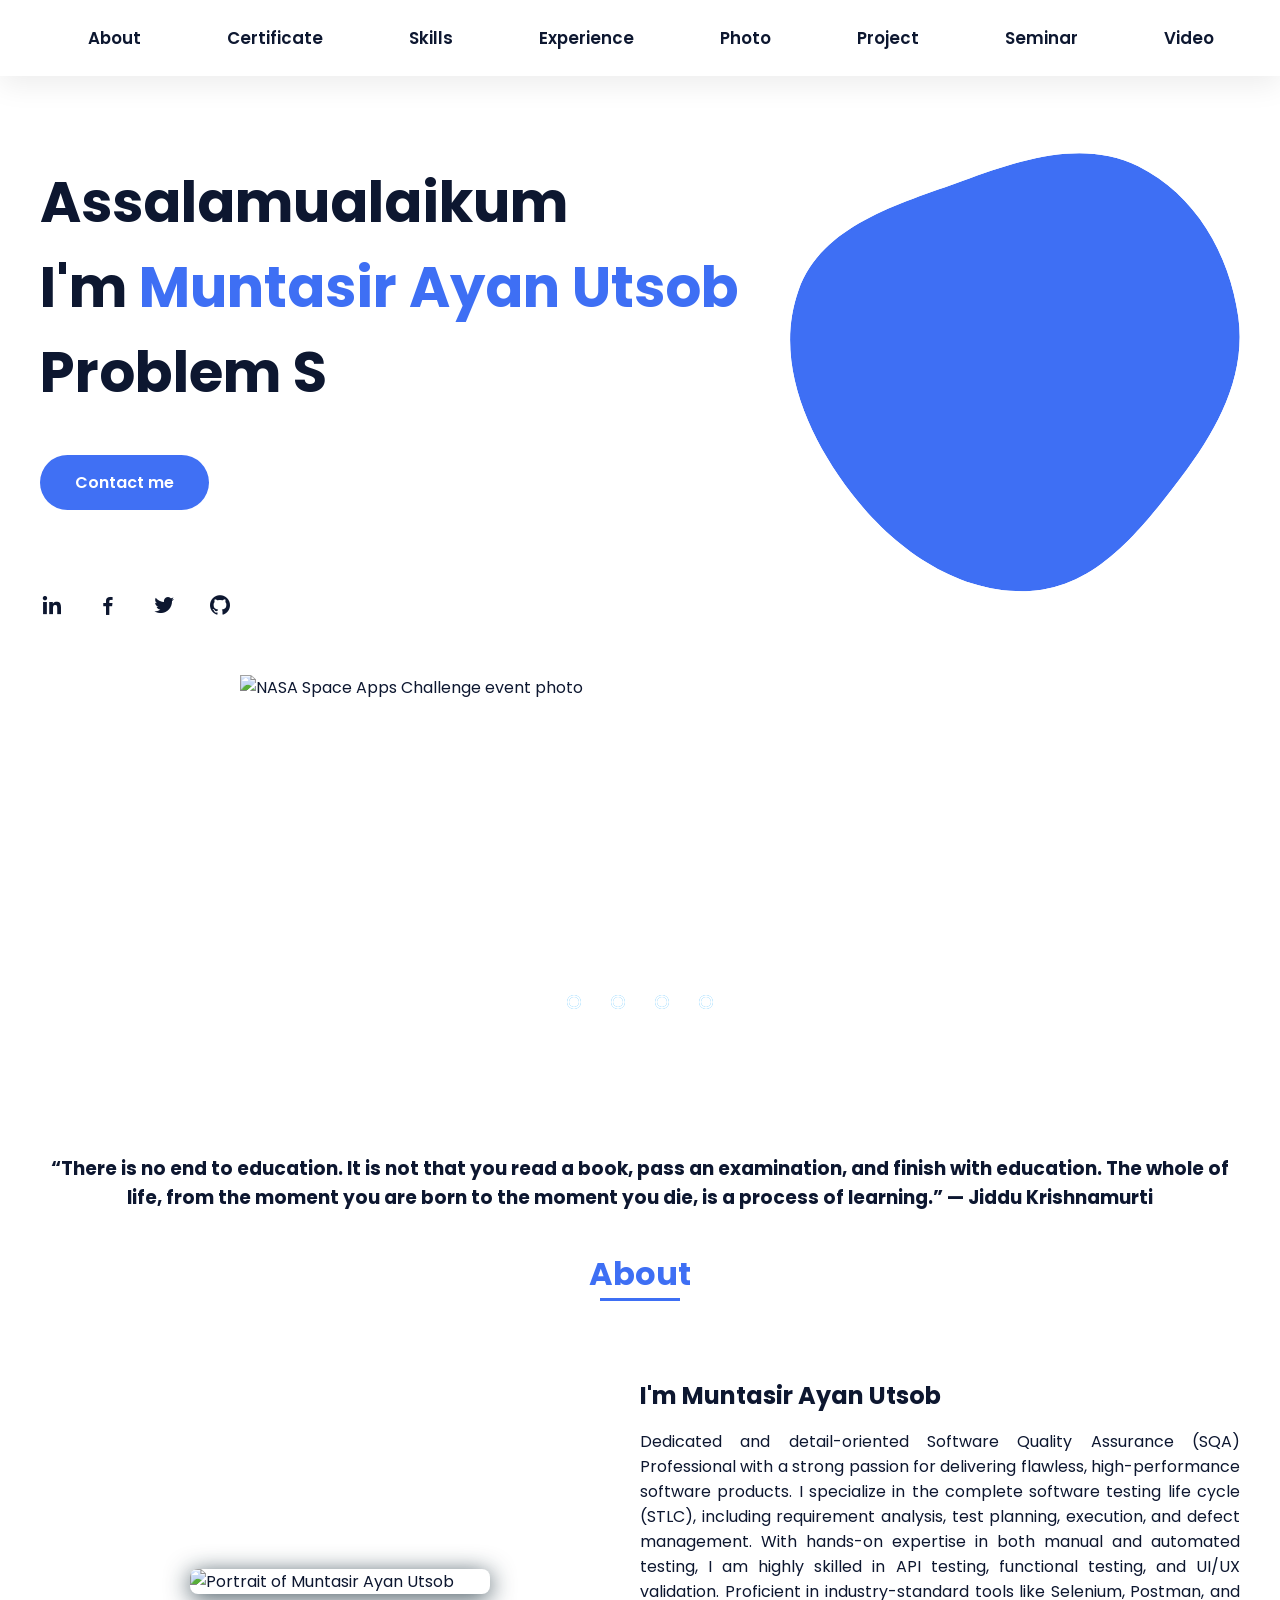
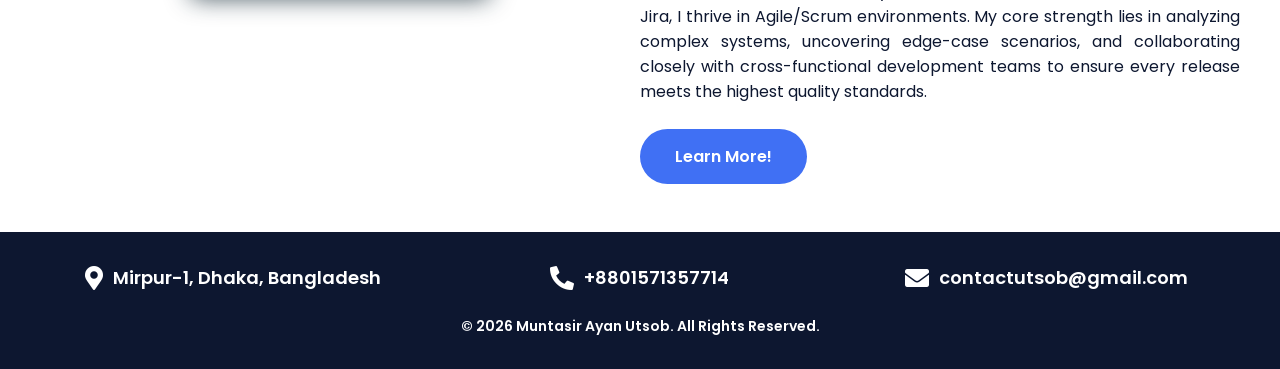
==== index.html @ 6bb92336 "Update" ====
<!doctype html>

<html lang="en">
  <head>
    <meta charset="utf-8" />
    <meta content="IE=edge" http-equiv="X-UA-Compatible" />
    <meta content="telephone=no" name="format-detection" />
    <meta content="light" name="color-scheme" />
    <meta content="width=device-width, initial-scale=1.0" name="viewport" />
    <link href="//cdnjs.cloudflare.com" rel="dns-prefetch" />
    <link href="//cdn.jsdelivr.net" rel="dns-prefetch" />
    <link href="//fonts.googleapis.com" rel="dns-prefetch" />
    <link crossorigin="" href="https://fonts.gstatic.com" rel="preconnect" />
    <link href="https://fonts.googleapis.com" rel="preconnect" />
    <link href="style.css" rel="stylesheet" />
    <!-- =====BOX ICONS===== -->
    <link
      href="https://cdn.jsdelivr.net/npm/boxicons@2.0.5/css/boxicons.min.css"
      rel="stylesheet"
    />
    <link
      href="https://cdnjs.cloudflare.com/ajax/libs/font-awesome/5.15.4/css/all.min.css"
      rel="stylesheet"
    />
    <title>Home | Muntasir Ayan Utsob</title>
    <link href="images/Other Photo/Utsob.png" rel="icon" type="image/png"/>
    <meta
      content="Official portfolio of Muntasir Ayan Utsob - Software Developer, Programmer, AI Enthusiast and Technology Enthusiast."
      name="description"
    />
    <meta content="Muntasir Ayan Utsob" name="author" />
    <meta content="#4070F4" name="theme-color" />
    <meta content="index,follow" name="robots" />
    <meta
      content="Muntasir Ayan Utsob, Portfolio, Software Developer, Programmer, AI, Cyber Security, Bangladesh"
      name="keywords"
    />
    <meta content="Muntasir Ayan Utsob Portfolio" property="og:title" />
    <meta
      content="Software Developer | Programmer | AI Enthusiast"
      property="og:description"
    />
    <meta content="website" property="og:type" />
    <meta content="images/Other Photo/Utsob.png" property="og:image" />
    <link href="https://utsob101.github.io/" rel="canonical" />
    <meta content="summary_large_image" name="twitter:card" />
    <meta content="Muntasir Ayan Utsob Portfolio" name="twitter:title" />
    <meta
      content="Software Developer | Programmer | AI Enthusiast"
      name="twitter:description"
    />
    <meta
      content="https://utsob101.github.io/images/Other%20Photo/Utsob.png"
      name="twitter:image"
    />
  </head>
  <body>
    <div id="progress-bar"></div>
    <button id="backToTop" title="Go to top">
      <i class="bx bx-up-arrow-alt"> </i>
    </button>
    <!--===== HEADER =====-->
    <header class="l-header">
      <nav class="nav bd-grid">
        <div class="nav__menu" id="nav-menu">
          <ul class="nav__list">
            <li class="nav__item">
              <a class="nav__link active" href="#home"> About </a>
            </li>
            <li class="nav__item">
              <a class="nav__link" href="certificate.html"> Certificate </a>
            </li>
            <li class="nav__item">
              <a class="nav__link" href="skills.html"> Skills </a>
            </li>
            <li class="nav__item">
              <a class="nav__link" href="experience.html"> Experience </a>
            </li>
            <li class="nav__item">
              <a class="nav__link" href="photo.html"> Photo </a>
            </li>
            <li class="nav__item">
              <a class="nav__link" href="project.html"> Project </a>
            </li>
            <li class="nav__item">
             <a class="nav__link" href="seminar.html"> Seminar </a>
            </li>
            <li class="nav__item">
              <a class="nav__link" href="video.html"> Video </a>
            </li>
          </ul>
        </div>
        <div class="nav__toggle" id="nav-toggle">
          <i class="bx bx-menu"> </i>
        </div>
      </nav>
    </header>
    <main class="l-main">
      <section class="home bd-grid" id="home">
        <div class="home__data">
          <h1 class="home__title">
            Assalamualaikum
            <br />
            I'm
            <span class="home__title-color"> Muntasir Ayan Utsob </span>
            <!-------------------------------------------------------------------------------------------------------------------------------------------------------------------------------------------------->
            <br />
            <!-- Element to contain animated typing -->
            <span id="typing-animation"> </span>
            <script>
              // Initialize the typing animation
              const typingAnimationElement =
                document.getElementById("typing-animation");

              // Create an array of typing text
              const typingTexts = [
                "Problem Solver ",
                "Programmer  ",
                "AI Enthusiast  ",
                "Cyber Security Enthusiast",
                "Tech Enthusiast",
                "Digital Marketer",
              ];

              // Create a function to display the typing animation for a given text
              function playTypingAnimation(text) {
                // Loop through each character and add it to the element
                for (let i = 0; i < text.length; i++) {
                  setTimeout(() => {
                    if (typingAnimationElement.textContent === "|")
                      typingAnimationElement.textContent = "";
                    typingAnimationElement.textContent += text[i];
                  }, i * 200); // Increase the delay to slow down the typing animation
                }

                // Once the animation is complete, reset the text and start over
                setTimeout(() => {
                  typingAnimationElement.textContent = "|";
                  playTypingAnimation(
                    typingTexts[
                      (typingTexts.indexOf(text) + 1) % typingTexts.length
                    ],
                  );
                }, text.length * 200);
              }

              // Start the typing animation loop
              playTypingAnimation(typingTexts[0]);
            </script>
          </h1>
          <!-------------------------------------------------------------------------------------------------------------------------------------------------------------------------------------------------->
          <a
            aria-label="Contact Muntasir Ayan Utsob on LinkedIn"
            class="button"
            href="https://www.linkedin.com/in/utsob/"
            rel="noopener noreferrer"
            target="_blank"
          >
            Contact me
          </a>
        </div>
        <div class="home__social">
          <a
            aria-label="LinkedIn Profile"
            class="home__social-icon"
            href="https://www.linkedin.com/in/utsob/"
            rel="noopener noreferrer"
            target="_blank"
          >
            <i class="bx bxl-linkedin"> </i>
          </a>
          <a
            aria-label="Facebook Profile"
            class="home__social-icon"
            href="https://www.facebook.com/muntasir.utsob"
            rel="noopener noreferrer"
            target="_blank"
          >
            <i class="bx bxl-facebook"> </i>
          </a>
          <a
            aria-label="X Profile"
            class="home__social-icon"
            href="https://x.com/muntasir_utsob"
            rel="noopener noreferrer"
            target="_blank"
          >
            <i class="bx bxl-twitter"> </i>
          </a>
          <a
            aria-label="GitHub Profile"
            class="home__social-icon"
            href="https://github.com/muntasir-utsob"
            rel="noopener noreferrer"
            target="_blank"
          >
            <i class="bx bxl-github"> </i>
          </a>
        </div>
        <div class="home__img">
          <svg
            class="home__blob"
            viewbox="0 0 479 467"
            xmlns="http://www.w3.org/2000/svg"
            xmlns:xlink="http://www.w3.org/1999/xlink"
          >
            <mask id="mask0" mask-type="alpha">
              <path
                d="M9.19024 145.964C34.0253 76.5814 114.865 54.7299 184.111 29.4823C245.804 6.98884 311.86 -14.9503 370.735 14.143C431.207 44.026 467.948 107.508 477.191 174.311C485.897 237.229 454.931 294.377 416.506 344.954C373.74 401.245 326.068 462.801 255.442 466.189C179.416 469.835 111.552 422.137 65.1576 361.805C17.4835 299.81 -17.1617 219.583 9.19024 145.964Z"
              ></path>
            </mask>
            <g mask="url(#mask0)">
              <path
                d="M9.19024 145.964C34.0253 76.5814 114.865 54.7299 184.111 29.4823C245.804 6.98884 311.86 -14.9503 370.735 14.143C431.207 44.026 467.948 107.508 477.191 174.311C485.897 237.229 454.931 294.377 416.506 344.954C373.74 401.245 326.068 462.801 255.442 466.189C179.416 469.835 111.552 422.137 65.1576 361.805C17.4835 299.81 -17.1617 219.583 9.19024 145.964Z"
              ></path>
              <image
                class="home__blob-img"
                decoding="async"
                fetchpriority="high"
                href="images/Other Photo/Utsob_1.png"
                x="50"
                y="60"
              />
            </g>
          </svg>
        </div>
      </section>
      <!-------------------------------------------------------------------------------------------------------------------------------------------------------------------------------------------------->
      <!--Image carousel-->
      <div class="slider">
        <div class="slides">
          <!--Radio Buttons-->
          <input id="radio1" name="radio-btn" type="radio" />
          <input id="radio2" name="radio-btn" type="radio" />
          <input id="radio3" name="radio-btn" type="radio" />
          <input id="radio4" name="radio-btn" type="radio" />
          <!--Fim Radio Buttons-->
          <!--Slides em imagens-->
          <div class="slide first">
            <img
              alt="NASA Space Apps Challenge event photo"
              
              src="images/Photo Gallery/NASA 1.webp"
            />
          </div>
          <div class="slide">
            <img
              alt="BITPA event photo 1"
              
              src="images/Photo Gallery/YUNet 1.webp"
            />
          </div>
          <div class="slide">
            <img
              alt="BITPA event photo 2"
              
              src="images/Photo Gallery/bdapps 1.webp"
            />
          </div>
          <div class="slide">
            <img
              alt="BITPA event photo 4"
              
              src="images/Photo Gallery/BITPA 1.webp"
            />
          </div>
          <!--Fim Slides em imagens-->
          <!--Bolinhas de navegação-->
          <div class="navegacao-auto">
            <div class="auto-btn1"></div>
            <div class="auto-btn2"></div>
            <div class="auto-btn3"></div>
            <div class="auto-btn4"></div>
          </div>
        </div>
        <div class="manual-navegacao">
          <label class="manual-btn" for="radio1"> </label>
          <label class="manual-btn" for="radio2"> </label>
          <label class="manual-btn" for="radio3"> </label>
          <label class="manual-btn" for="radio4"> </label>
        </div>
      </div>
      <script src="script.js"></script>
      <!-------------------------------------------------------------------------------------------------------------------------------------------------------------------------------------------------->
      <!--===== Quote =====-->
      <section class="home bd-grid quote" id="quote">
        <div class="home__data">
          <h3 align="center">
            <b>
              “There is no end to education. It is not that you read a book,
              pass an examination, and finish with education. The whole of life,
              from the moment you are born to the moment you die, is a process
              of learning.” — Jiddu Krishnamurti
            </b>
          </h3>
        </div>
      </section>
      <!-------------------------------------------------------------------------------------------------------------------------------------------------------------------------------------------------->
      
      <section class="about section" id="about">
        <h2 class="section-title">About</h2>
        <div class="about__container bd-grid">
          <div class="about__img">
            <img
              alt="Portrait of Muntasir Ayan Utsob"
              
              src="images/Other Photo/Utsob.png"
            />
          </div>
          <div class="about_text_container">
            <h2 class="about__subtitle">I'm Muntasir Ayan Utsob</h2>
            <p class="about__text">
Dedicated and detail-oriented Software Quality Assurance (SQA) Professional with a strong passion for delivering flawless, high-performance software products. I specialize in the complete software testing life cycle (STLC), including requirement analysis, test planning, execution, and defect management. With hands-on expertise in both manual and automated testing, I am highly skilled in API testing, functional testing, and UI/UX validation. Proficient in industry-standard tools like Selenium, Postman, and Jira, I thrive in Agile/Scrum environments. My core strength lies in analyzing complex systems, uncovering edge-case scenarios, and collaborating closely with cross-functional development teams to ensure every release meets the highest quality standards.
            </p>
            <br />
            <p align="left">
              <a
                class="button"
                href="https://www.linkedin.com/in/utsob/"
                target="_blank"
              >
                Learn More!
              </a>
            </p>
          </div>
        </div>
      </section>
<!-------------------------------------------------------------------------------------------------------------------------------------------------------------------------------------------------->
      <!--===== FOOTER =====-->
      <footer class="footer">

        <div class="contact__container bd-grid">
          <div class="contact-info">
            <i class="fas fa-map-marker-alt contact-icon"></i>
            <span class="contact-text"> Mirpur-1, Dhaka, Bangladesh </span>
          </div>

          <div class="contact-info">
            <i class="fas fa-phone-alt contact-icon"></i>
            <span class="contact-text">
              <a
                href="https://me-qr.com/7ubxnX7U"
                target="_blank"
                rel="noopener noreferrer"
              >
                +8801571357714
              </a>
            </span>
          </div>

          <div class="contact-info">
            <i class="fas fa-envelope contact-icon"></i>
            <span class="contact-text">
              <a href="mailto:contactutsob@gmail.com">
                contactutsob@gmail.com
              </a>
            </span>
          </div>
        </div>
      </section>
<br>
        <p class="footer__copy">
          © 2026 Muntasir Ayan Utsob. All Rights Reserved.
        </p>
      </footer>
      <!-------------------------------------------------------------------------------------------------------------------------------------------------------------------------------------------------->
    </main>
    <script src="https://unpkg.com/scrollreveal"></script>
<script src="script.js"></script>
  </body>
</html>
<!-------------------------------------------------------------------------------------------------------------------------------------------------------------------------------------------------->
---- style.css ----
/*===== GOOGLE FONTS =====*/
@import url("https://fonts.googleapis.com/css2?family=Poppins:wght@400;600;700&display=swap");

/*===== VARIABLES CSS =====*/
:root {
  --header-height: 3rem;
  --font-semi: 600;
  /*===== Colors =====*/
  /*Purple 260 - Red 355 - Blue 224 - Pink 340*/
  /* HSL color mode */
  --hue-color: 224;
  --first-color: hsl(var(--hue-color), 89%, 60%);
  --second-color: hsl(var(--hue-color), 56%, 12%);
  /*===== Font typography =====*/
  --body-font: "comic sans ms", "Poppins", sans-serif;
  --big-font-size: 2rem;
  --h2-font-size: 1.25rem;
  --normal-font-size: 0.938rem;
  --smaller-font-size: 0.75rem;
  /*===== Margins =====*/
  --mb-2: 1rem;
  --mb-4: 2rem;
  --mb-5: 2.5rem;
  --mb-6: 3rem;
  /*===== z index =====*/
  --z-back: -10;
  --z-fixed: 100;
}

@media screen and (min-width: 968px) {
  :root {
    --big-font-size: 3.5rem;
    --h2-font-size: 2rem;
    --normal-font-size: 1rem;
    --smaller-font-size: 0.875rem;
  }
}

/*===== BASE =====*/
*,
::before,
::after {
  box-sizing: border-box;
}

html {
  scroll-behavior: smooth;
}

body {
  margin: var(--header-height) 0 0 0;
  font-family: var(--body-font);
  font-size: var(--normal-font-size);
  color: var(--second-color);
}

h1,
h2,
p {
  margin: 0;
}

ul {
  margin: 0;
  padding: 0;
  list-style: none;
}

a {
  text-decoration: none;
}

img {
  max-width: 100%;
  height: auto;
  display: block;
}

/*===== CLASS CSS ===== */
.section-title {
  position: relative;
  font-size: var(--h2-font-size);
  color: var(--first-color);
  margin-top: var(--mb-2);
  margin-bottom: var(--mb-4);
  text-align: center;
}

.section-title::after {
  position: absolute;
  content: "";
  width: 64px;
  height: 0.18rem;
  left: 0;
  right: 0;
  margin: auto;
  top: 2rem;
  background-color: var(--first-color);
}

.section {
  padding-top: 3rem;
  padding-bottom: 2rem;
}

/*===== LAYOUT =====*/
.bd-grid {
  max-width: 1200px;
  display: grid;
  margin-left: var(--mb-2);
  margin-right: var(--mb-2);
}
.imageBox {
  width: 100%;
}
.imageBox > img {
  width: 400px;
  margin: 0 auto;
}
.l-header {
  width: 100%;
  position: fixed;
  top: 0;
  left: 0;
  z-index: var(--z-fixed);

  background: rgba(255, 255, 255, 0.75);
  backdrop-filter: blur(14px);
  -webkit-backdrop-filter: blur(14px);

  border-bottom: 1px solid rgba(255, 255, 255, 0.18);

  box-shadow: 0 8px 30px rgba(0, 0, 0, 0.08);

  transition: 0.4s ease;
}

/*===== NAV =====*/
.nav {
  height: var(--header-height);
  display: flex;
  justify-content: space-between;
  align-items: center;
  font-weight: var(--font-semi);
}

@media screen and (max-width: 767px) {
  .nav__menu {
    position: fixed;
    top: var(--header-height);
    right: -100%;
    width: 80%;
    height: 100%;
    padding: 2rem;
    background-color: var(--second-color);
    transition: 0.5s;
  }
}

.nav__item {
  margin-bottom: var(--mb-4);
}

.nav__link {
  position: relative;
  color: #fff;
}

.nav__link:hover {
  position: relative;
}

.nav__link:hover::after {
  position: absolute;
  content: "";
  width: 100%;
  height: 0.18rem;
  left: 0;
  top: 2rem;
  background-color: var(--first-color);
}

.nav__logo {
  color: var(--second-color);
}

.nav__toggle {
  color: var(--second-color);
  font-size: 1.5rem;
  cursor: pointer;
}

/*Active menu*/
.active::after {
  position: absolute;
  content: "";
  width: 100%;
  height: 0.18rem;
  left: 0;
  top: 2rem;
  background-color: var(--first-color);
}

/*=== Show menu ===*/
.show {
  right: 0;
}

/*===== HOME =====*/
.home {
  position: relative;
  row-gap: 5rem;
  padding: 2rem 0 5rem;
}
.quote {
  margin-top: -100px;
  margin-bottom: -60px;
}
.home__data {
  align-self: center;
}

.home__title {
  font-size: var(--big-font-size);
  margin-bottom: var(--mb-5);
}

.home__title-color {
  color: var(--first-color);
}

.home__social {
  display: flex;
  flex-direction: column;
}

.home__social-icon {
  width: max-content;
  margin-bottom: var(--mb-2);
  font-size: 1.5rem;
  color: var(--second-color);
}

.home__social-icon:hover {
  color: var(--first-color);
}

.home__img {
  position: absolute;
  right: 0;
  bottom: 0;
  width: 260px;
}

.home__blob {
  fill: var(--first-color);
}

.home__blob-img {
  width: 360px;
}

/*BUTTONS*/
.button {
  display: inline-block;
  padding: 15px 35px;
  background: #4070f4;
  color: #fff;
  font-weight: 600;
  border-radius: 50px;
  transition: 0.35s ease;
}

.button:hover {
  transform: translateY(-6px);
  box-shadow: 0 15px 35px rgba(64, 112, 244, 0.35);
}

.button:hover {
  transform: translateY(-6px);

  box-shadow: 0 15px 35px rgba(64, 112, 244, 0.35);
}

/* ===== ABOUT =====*/
.about__container {
  row-gap: 2rem;
  text-align: center;
}

.about__subtitle {
  margin-bottom: var(--mb-2);
}

.about__img {
  justify-self: center;
}
.about_text_container {
  text-align: justify;
}
.about__img img {
  width: 200px;
  border-radius: 0.5rem;
  box-shadow: 0px 4px 25px rgba(14, 36, 49, 0.792);
}

/* ===== SKILLS =====*/
.skills__container {
  row-gap: 2rem;
  text-align: center;
}

.skills__subtitle {
  margin-bottom: var(--mb-2);
}

.skills__text {
  margin-bottom: var(--mb-4);
}

.skills__data {
  display: flex;
  justify-content: space-between;
  align-items: center;
  position: relative;
  font-weight: var(--font-semi);
  padding: 0.5rem 1rem;
  margin-bottom: var(--mb-4);
  border-radius: 0.5rem;
  box-shadow: 0px 4px 25px rgba(14, 36, 49, 0.15);
}

.skills__icon {
  font-size: 2rem;
  margin-right: var(--mb-2);
  color: var(--first-color);
}

.skills__names {
  display: flex;
  align-items: center;
}

.skills__bar {
  position: absolute;
  left: 0;
  bottom: 0;
  background-color: var(--first-color);
  height: 0.25rem;
  border-radius: 0.5rem;
  z-index: var(--z-back);
}

.skills__html {
  width: 95%;
}

.skills__css {
  width: 85%;
}

.skills__js {
  width: 65%;
}

.skills__ux {
  width: 85%;
}

.skills__img {
  border-radius: 0.5rem;
  box-shadow: 0px 4px 25px rgba(14, 36, 49, 0.792);
}

/* ===== WORK =====*/
.work__container {
  row-gap: 2rem;
}

.work__img {
  box-shadow: 0px 4px 25px rgba(14, 36, 49, 0.792);
  border-radius: 0.5rem;
  overflow: hidden;
}
.work__caption {
  box-shadow: 0px 4px 25px rgba(14, 36, 49, 0.792);
  border-radius: 0.5rem;
  overflow: hidden;
  margin-top: 10px;
  padding: 10px;
  text-align: center;
  font-weight: 700;
}
/* ========================================================
   CERTIFICATE FRAMES 
   ======================================================== */

/* ======================================================== */

/* Contact Info */
.contact {
  background-color: #f9f9f9;
  padding: 40px 20px;
  text-align: center;
}

.section-title {
  font-size: 2rem;
  margin-bottom: 20px;
}

.contact__container {
  display: grid;
  grid-template-columns: 1fr;
  gap: 20px;
  justify-items: center;
}

.contact-info {
  display: flex;
  align-items: center;
}

.contact-icon {
  font-size: 24px;
  margin-right: 10px;
}

.contact-text {
  font-size: 18px;
}

/* Media queries for responsiveness */
@media screen and (min-width: 768px) {
  .contact__container {
    grid-template-columns: repeat(3, 1fr);
  }
}

/* ===== FOOTER =====*/
.footer {
  background-color: var(--second-color);
  color: #fff;
  text-align: center;
  font-weight: var(--font-semi);
  padding: 2rem 0;
}

.footer__title {
  font-size: 2rem;
  margin-bottom: var(--mb-4);
}

.footer__social {
  margin-bottom: var(--mb-4);
}

.footer__icon {
  font-size: 1.5rem;
  color: #fff;
  margin: 0 var(--mb-2);
  transition: color 0.3s;
}

.footer__icon:hover {
  color: var(--first-color);
}

.footer__copy {
  font-size: var(--smaller-font-size);
}

/* ===== Image carousel =====*/

.slider {
  margin: 0 auto;
  width: 800px;
  height: 400px;
  overflow: hidden;
  margin-top: 10px;
}

.slides {
  width: 400%;
  height: 400px;
  display: flex;
}

.slides input {
  display: none;
}

.slide {
  width: 25%;
  position: relative;
  transition: 3s;
}

.slide img {
  width: 800px;
}

.manual-navegacao {
  position: absolute;
  width: 800px;
  margin-top: -80px;
  display: flex;
  justify-content: center;
}

.manual-btn {
  border: 2px solid #fff;
  padding: 5px;
  border-radius: 10px;
  cursor: pointer;
  transition: 3s;
}

.manual-btn:not(:last-child) {
  margin-right: 30px;
}

.manual-btn:hover {
  background-color: #fff;
}
.first {
  width: 800px;
}
#radio1:checked ~ .first {
  margin-left: 0%;
}

#radio2:checked ~ .first {
  margin-left: -25%;
}

#radio3:checked ~ .first {
  margin-left: -50%;
}

#radio4:checked ~ .first {
  margin-left: -75%;
}

.navegacao-auto div {
  border: 2px solid #20acff;
  padding: 5px;
  border-radius: 10px;
  cursor: pointer;
  transition: 1s;
}

.navegacao-auto {
  position: absolute;
  width: 800px;
  margin-top: 320px;
  display: flex;
  justify-content: center;
}

.navegacao-auto div:not(:last-child) {
  margin-right: 30px;
}

#radio1:checked ~ .navegacao-auto .auto-btn1 {
  background-color: #fff;
}

#radio2:checked ~ .navegacao-auto .auto-btn2 {
  background-color: #fff;
}

#radio3:checked ~ .navegacao-auto .auto-btn3 {
  background-color: #fff;
}

#radio4:checked ~ .navegacao-auto .auto-btn4 {
  background-color: #fff;
}

#radio5:checked ~ .navegacao-auto .auto-btn5 {
  background-color: #fff;
}

/* .logo-slide */
@keyframes scroll {
  0% {
    transform: translateX(0);
  }
  100% {
    transform: translateX(calc(-250px * 7));
  }
}
.logo-slider {
  height: 100px;
  margin: auto;
  overflow: hidden;
  position: relative;
  width: auto;
}
.logo-slider .logo-slide-track {
  animation: scroll 40s linear infinite;
  display: flex;
  width: calc(250px * 14);
}
.logo-slider .logo-slide {
  height: 100px;
  width: 250px;
}

/* ===== MEDIA QUERIES=====*/
@media screen and (max-width: 320px) {
  .home {
    row-gap: 2rem;
  }
  .home__img {
    width: 200px;
  }
}

@media screen and (min-width: 576px) {
  .home {
    padding: 4rem 0 2rem;
  }
  .home__social {
    padding-top: 0;
    padding-bottom: 2.5rem;
    flex-direction: row;
    align-self: flex-end;
  }
  .home__social-icon {
    margin-bottom: 0;
    margin-right: var(--mb-4);
  }
  .home__img {
    width: 300px;
    bottom: 25%;
  }
  .about__container {
    grid-template-columns: repeat(2, 1fr);
    align-items: center;
    text-align: initial;
  }
  .skills__container {
    grid-template-columns: 0.7fr;
    justify-content: center;
    column-gap: 1rem;
  }
  .work__container {
    grid-template-columns: repeat(2, 1fr);
    column-gap: 2rem;
    padding-top: 2rem;
  }
  .contact__form {
    width: 360px;
    padding-top: 2rem;
  }
  .contact__container {
    justify-items: center;
  }
}

@media screen and (min-width: 768px) {
  body {
    margin: 0;
  }
  .section {
    padding-top: 4rem;
    padding-bottom: 3rem;
  }
  .section-title {
    margin-bottom: var(--mb-6);
  }
  .section-title::after {
    width: 80px;
    top: 3rem;
  }
  .nav {
    height: calc(var(--header-height) + 1.5rem);
  }
  .nav__list {
    display: flex;
    justify-content: center;
    align-items: center;
    gap: 40px;
    width: 100%;
    margin: 0;
    padding: 0;
    list-style: none;
  }
  .nav__item {
    margin-left: var(--mb-6);
    margin-bottom: 0;
  }
  .nav__toggle {
    display: none;
  }
  .nav__link {
    color: var(--second-color);
    font-size: 1.05rem;
    font-weight: 600;
  }
  .home {
    padding: 8rem 0 2rem;
  }
  .home__img {
    width: 400px;
    bottom: 10%;
  }
  .about__container {
    padding-top: 2rem;
  }
  .about__img img {
    width: 300px;
  }
  .skills__container {
    grid-template-columns: repeat(2, 1fr);
    column-gap: 2rem;
    align-items: center;
    text-align: initial;
  }
  .work__container {
    grid-template-columns: repeat(3, 1fr);
    column-gap: 2rem;
  }
}

@media screen and (min-width: 992px) {
  .bd-grid {
    margin-left: auto;
    margin-right: auto;
  }
  .home {
    padding: 10rem 0 0rem;
  }
  .home__img {
    width: 450px;
  }
}

/* ========================================================
   Portfolio v2 - Scroll Progress Bar
   ======================================================== */
#progress-bar {
  position: fixed;
  top: 0;
  left: 0;
  width: 0;
  height: 4px;
  background: var(--first-color);
  z-index: 9999;
  transition: width 0.1s linear;
}

/* ========================================================
   Portfolio v2 - Back To Top Button
   ======================================================== */
#backToTop {
  position: fixed;
  right: 24px;
  bottom: 24px;
  width: 50px;
  height: 50px;
  border: none;
  border-radius: 50%;
  background: var(--first-color);
  color: #fff;
  display: none;
  cursor: pointer;
  font-size: 24px;
  box-shadow: 0 10px 25px rgba(0, 0, 0, 0.25);
  transition: all 0.3s ease;
  z-index: 9998;
}

#backToTop:hover {
  transform: translateY(-4px);
  background: var(--second-color);
}

/* ========================================================
   Portfolio v3 - Universal Image Lightbox
   ======================================================== */
.lightbox-overlay {
  position: fixed;
  inset: 0;
  background: rgba(0, 0, 0, 0.92);
  display: flex;
  align-items: center;
  justify-content: center;
  opacity: 0;
  visibility: hidden;
  transition: 0.3s ease;
  z-index: 10000;
}
.lightbox-overlay.active {
  opacity: 1;
  visibility: visible;
}
.lightbox-overlay img {
  max-width: 92vw;
  max-height: 88vh;
  border-radius: 12px;
  box-shadow: 0 20px 60px rgba(0, 0, 0, 0.55);
  animation: lightboxZoom 0.25s ease;
}
@keyframes lightboxZoom {
  from {
    transform: scale(0.9);
    opacity: 0;
  }
  to {
    transform: scale(1);
    opacity: 1;
  }
}
.lightbox-close,
.lightbox-prev,
.lightbox-next {
  position: absolute;
  width: 52px;
  height: 52px;
  border: none;
  border-radius: 50%;
  background: rgba(255, 255, 255, 0.15);
  color: #fff;
  cursor: pointer;
  font-size: 28px;
  backdrop-filter: blur(10px);
  transition: 0.25s;
}
.lightbox-close:hover,
.lightbox-prev:hover,
.lightbox-next:hover {
  background: var(--first-color);
}
.lightbox-close {
  top: 24px;
  right: 24px;
}
.lightbox-prev {
  left: 24px;
  top: 50%;
  transform: translateY(-50%);
}
.lightbox-next {
  right: 24px;
  top: 50%;
  transform: translateY(-50%);
}
.work__img img,
.certificate-frame img {
  cursor: zoom-in;
}
@media (max-width: 768px) {
  .lightbox-prev,
  .lightbox-next {
    width: 44px;
    height: 44px;
    font-size: 22px;
  }
}
/* ==========================================================
   PHASE 3 - PERFORMANCE & CSS OPTIMIZATION
   ========================================================== */

/* Smooth rendering */
html {
  -webkit-font-smoothing: antialiased;
  -moz-osx-font-smoothing: grayscale;
  text-rendering: optimizeLegibility;
}

/* Better image rendering */
img {
  image-rendering: auto;
  backface-visibility: hidden;
  -webkit-backface-visibility: hidden;
}

/* GPU acceleration */
.home__img,
.work__img,
.button,
.skills__data,
.certificate-frame img,
.lightbox-overlay img {
  transform: translateZ(0);
  will-change: transform;
}

/* Better transitions */
.button,
.work__img,
.home__social-icon,
.footer__icon,
.nav__link,
.skills__data,
.certificate-frame {
  transition:
    transform 0.25s ease,
    box-shadow 0.25s ease,
    background-color 0.25s ease,
    color 0.25s ease;
}

/* Better hover performance */
.work__img:hover {
  transform: translateY(-6px) scale(1.02);
}

.skills__data:hover {
  transform: translateY(-4px);
}

.button:hover {
  transform: translateY(-3px);
}

/* Better keyboard accessibility */
a:focus-visible,
button:focus-visible {
  outline: 3px solid var(--first-color);
  outline-offset: 4px;
  border-radius: 6px;
}

/* Reduce motion */
@media (prefers-reduced-motion: reduce) {
  *,
  *::before,
  *::after {
    animation: none !important;
    transition: none !important;
    scroll-behavior: auto !important;
  }
}

/* Mobile rendering */
@media (max-width: 768px) {
  .home__img {
    width: 280px;
  }

  .button {
    width: 100%;
    text-align: center;
  }
}

/* Improve scrolling */
body {
  overflow-x: hidden;
}

/* Better image loading */
.work__img img,
.certificate-frame img {
  display: block;
  width: 100%;
  border-radius: 10px;
  height: auto;
}

/* Selection color */
::selection {
  background: var(--first-color);
  color: #fff;
}

/* Smooth anchor scrolling */
section {
  scroll-margin-top: 90px;
}
/* Contact Footer Link Color */
.contact-text a {
  color: #ffffff !important;
  text-decoration: none;
  transition: 0.3s;
}

.contact-text a:hover {
  color: #8cb4ff !important;
}
/*==============================
  HERO FLOAT ANIMATION
==============================*/

.home__img {
  animation: floatImage 4s ease-in-out infinite;
}

@keyframes floatImage {
  0% {
    transform: translateY(0px);
  }

  50% {
    transform: translateY(-15px);
  }

  100% {
    transform: translateY(0px);
  }
}
/*==============================
  HERO TEXT ANIMATION
==============================*/

.home__data {
  animation: fadeUp 1s ease;
}

@keyframes fadeUp {
  from {
    opacity: 0;
    transform: translateY(40px);
  }

  to {
    opacity: 1;
    transform: translateY(0);
  }
}
/*========================================
  PREMIUM CARD HOVER ANIMATION
========================================*/

.work__img,
.certificate-frame {
  overflow: hidden;
  border-radius: 18px;

  transition:
    transform 0.4s ease,
    box-shadow 0.4s ease;
}

.work__img img,
.certificate-frame img {
  transition: transform 0.5s ease;
}

.work__img:hover,
.certificate-frame:hover {
  transform: translateY(-10px);

  box-shadow: 0 20px 45px rgba(0, 0, 0, 0.18);
}

.work__img:hover img,
.certificate-frame:hover img {
  transform: scale(1.08);
}
/*========================================
  IMAGE GLOW
========================================*/

.work__img:hover {
  box-shadow: 0 0 25px rgba(64, 112, 244, 0.35);
}
/*========================================
  PREMIUM CERTIFICATE CARD
========================================*/

.certificate-frame {
  background: #fff;

  border: 1px solid rgba(0, 0, 0, 0.08);

  border-radius: 20px;

  padding: 12px;

  overflow: hidden;

  box-shadow: 0 8px 30px rgba(0, 0, 0, 0.08);

  transition:
    transform 0.35s ease,
    box-shadow 0.35s ease;
}

.certificate-frame:hover {
  transform: translateY(-8px);

  box-shadow: 0 18px 45px rgba(0, 0, 0, 0.18);
}
/*========================================
  PREMIUM NAVBAR
========================================*/

.l-header {
  backdrop-filter: blur(18px);
  -webkit-backdrop-filter: blur(18px);

  background: rgba(255, 255, 255, 0.82);

  transition: 0.35s ease;
}

.nav {
  height: 75px;
}

.nav__list {
  display: flex;

  justify-content: center;

  align-items: center;

  gap: 38px;
}

.nav__link {
  position: relative;

  font-size: 1.05rem;

  font-weight: 600;

  transition: 0.3s ease;
}

.nav__link:hover {
  color: #4070f4;

  transform: translateY(-2px);
}

.nav__link::after {
  content: "";

  position: absolute;

  left: 0;

  bottom: -8px;

  width: 0;

  height: 2px;

  background: #4070f4;

  transition: 0.3s;
}

.nav__link:hover::after {
  width: 100%;
}
/*========================================
  HERO TITLE ANIMATION
========================================*/

.home__title {
  animation: heroFade 1.2s ease;
}

@keyframes heroFade {
  from {
    opacity: 0;
    transform: translateY(40px);
  }

  to {
    opacity: 1;
    transform: translateY(0);
  }
}
/*========================================
  SOCIAL ICON ANIMATION
========================================*/

.home__social-icon {
  transition: 0.35s ease;
}

.home__social-icon:hover {
  transform: translateY(-6px) scale(1.15);

  color: #4070f4;
}
/*========================================
  SECTION TITLE
========================================*/

.section-title {
  transition: 0.35s;
}

.section-title:hover {
  letter-spacing: 2px;

  color: #4070f4;
}
/*==========================================
      PREMIUM SKILLS UI
==========================================*/

.skills__data {
  background: #ffffff;

  padding: 18px 20px;

  margin-bottom: 18px;

  border-radius: 16px;

  border: 1px solid rgba(0, 0, 0, 0.06);

  box-shadow: 0 8px 25px rgba(0, 0, 0, 0.06);

  transition: 0.35s ease;
}

.skills__data:hover {
  transform: translateY(-8px);

  box-shadow: 0 18px 45px rgba(64, 112, 244, 0.18);
}

.skills__bar {
  height: 10px;

  border-radius: 50px;

  background: linear-gradient(90deg, #4070f4, #6c8cff);
}

.skills__percentage {
  font-weight: 700;

  color: #4070f4;
}
.skills img {
  animation: floatSkill 4s ease-in-out infinite;

  transition: 0.4s;
}

.skills img:hover {
  transform: scale(1.05);
}

@keyframes floatSkill {
  0% {
    transform: translateY(0);
  }

  50% {
    transform: translateY(-12px);
  }

  100% {
    transform: translateY(0);
  }
}
/*==========================================
    SKILL BORDER GLOW
==========================================*/

.skills__data {
  position: relative;

  overflow: hidden;
}

.skills__data::before {
  content: "";

  position: absolute;

  left: -100%;

  top: 0;

  width: 100%;

  height: 100%;

  background: linear-gradient(
    90deg,
    transparent,
    rgba(255, 255, 255, 0.45),
    transparent
  );

  transition: 0.8s;
}

.skills__data:hover::before {
  left: 100%;
}
/*==========================================
      SKILL TITLE
==========================================*/

.skills__subtitle {
  transition: 0.35s;
}

.skills__subtitle:hover {
  color: #4070f4;

  letter-spacing: 1px;
}

/*==========================================
    CERTIFICATE PREMIUM HOVER
==========================================*/

.work__img {
  position: relative;

  overflow: hidden;

  border-radius: 18px;
}

.work__img img {
  display: block;

  width: 100%;

  transition:
    transform 0.5s ease,
    filter 0.5s ease;
}

.work__img:hover img {
  transform: scale(1.08);

  filter: brightness(0.92);
}
.certificate-frame:hover {
  transform: translateY(-12px);

  box-shadow: 0 25px 50px rgba(64, 112, 244, 0.25);
}
.work__img {
  cursor: pointer;
}
/*==========================================
        LIGHTBOX
==========================================*/

#lightbox {
  position: fixed;

  inset: 0;

  background: rgba(0, 0, 0, 0.92);

  display: flex;

  justify-content: center;

  align-items: center;

  opacity: 0;

  visibility: hidden;

  transition: 0.35s;

  z-index: 9999;
}

#lightbox.active {
  opacity: 1;

  visibility: visible;
}

#lightbox img {
  max-width: 90%;

  max-height: 90%;

  border-radius: 16px;

  box-shadow: 0 25px 60px rgba(0, 0, 0, 0.5);

  transform: scale(0.8);

  transition: 0.35s;
}

#lightbox.active img {
  transform: scale(1);
}

#lightbox-close {
  position: absolute;

  top: 25px;

  right: 35px;

  color: #fff;

  font-size: 42px;

  cursor: pointer;

  transition: 0.3s;
}

#lightbox-close:hover {
  color: #4070f4;

  transform: rotate(90deg);
}
/*==========================================
      ORIGINAL CERTIFICATE FRAME
==========================================*/

.certificate-frame {
  position: relative;
  display: block;
  overflow: hidden;

  padding: 0px;
  background: #fff;
  border: 8px solid #000;

  border-radius: 16px;

  box-shadow: 0 8px 20px rgba(0, 0, 0, 0.25);

  transition:
    transform 0.35s ease,
    box-shadow 0.35s ease;
}

.certificate-frame img {
  display: block;
  width: 100%;
  height: auto;

  border: none;
  border-radius: 10px;

  transition: transform 0.35s ease;
}

.certificate-frame:hover {
  transform: translateY(-15px) scale(1.02);

  box-shadow:
    0 25px 45px rgba(0, 0, 0, 0.3),
    0 12px 25px rgba(64, 112, 244, 0.2);

  cursor: pointer;
}

.certificate-frame:hover img {
  transform: scale(1.03);
}
/*==========================================
    CERTIFICATE HOVER EFFECT
==========================================*/

.certificate-frame {
  transition:
    transform 0.35s ease,
    box-shadow 0.35s ease !important;
  cursor: pointer;
}

.certificate-frame:hover {
  transform: translateY(-15px) scale(1.02) !important;

  box-shadow:
    0 20px 45px rgba(0, 0, 0, 0.3),
    0 10px 25px rgba(64, 112, 244, 0.25) !important;
}

.certificate-frame img {
  transition: transform 0.35s ease;
}

.certificate-frame:hover img {
  transform: scale(1.04);
}
/*==========================================
    APPLE STYLE CERTIFICATE HOVER
==========================================*/

.certificate-frame {
  position: relative;
  overflow: hidden;
  cursor: pointer;

  transition:
    transform 0.35s cubic-bezier(0.22, 1, 0.36, 1),
    box-shadow 0.35s cubic-bezier(0.22, 1, 0.36, 1);
}

.certificate-frame img {
  display: block;
  width: 100%;

  transition:
    transform 0.45s cubic-bezier(0.22, 1, 0.36, 1),
    filter 0.45s ease;
}

.certificate-frame:hover {
  transform: translateY(-15px);

  box-shadow:
    0 25px 50px rgba(0, 0, 0, 0.25),
    0 10px 30px rgba(64, 112, 244, 0.25);
}

.certificate-frame:hover img {
  transform: scale(1.05);

  filter: brightness(1.03);
}
/*==========================================
    APPLE SHINE EFFECT
==========================================*/

.certificate-frame {
  position: relative;
  overflow: hidden;
}

.certificate-frame::before {
  content: "";

  position: absolute;

  top: -150%;

  left: -80%;

  width: 45%;

  height: 300%;

  background: linear-gradient(
    90deg,
    transparent,
    rgba(255, 255, 255, 0.45),
    transparent
  );

  transform: rotate(25deg);

  transition: 0.8s ease;

  pointer-events: none;

  z-index: 5;
}

.certificate-frame:hover::before {
  left: 150%;
}
/*==========================================
    SMOOTH CERTIFICATE HOVER
==========================================*/

.certificate-frame {
  transition:
    transform 0.8s cubic-bezier(0.22, 1, 0.36, 1),
    box-shadow 0.8s cubic-bezier(0.22, 1, 0.36, 1) !important;
}

.certificate-frame img {
  transition:
    transform 0.8s cubic-bezier(0.22, 1, 0.36, 1),
    filter 0.8s ease !important;
}

.certificate-frame::before {
  transition: 1.2s ease !important;
}
/*=================================================
      PREMIUM CERTIFICATE HOVER
==================================================*/

.certificate-frame {
  position: relative;
  overflow: hidden;
  cursor: pointer;

  transition:
    transform 0.6s cubic-bezier(0.22, 1, 0.36, 1),
    box-shadow 0.6s cubic-bezier(0.22, 1, 0.36, 1),
    filter 0.6s ease;

  will-change: transform;
}

.certificate-frame img {
  display: block;
  width: 100%;

  transition:
    transform 0.6s cubic-bezier(0.22, 1, 0.36, 1),
    filter 0.6s ease;
}

.certificate-frame:hover {
  transform: translateY(-14px) scale(1.02);

  box-shadow: 0 25px 50px rgba(0, 0, 0, 0.22);
}

.certificate-frame:hover img {
  transform: scale(1.05);

  filter: brightness(1.04);
}
/* Premium Blue Glow */

.certificate-frame:hover {
  box-shadow:
    0 20px 45px rgba(0, 0, 0, 0.22),
    0 0 25px rgba(64, 112, 244, 0.18);
}
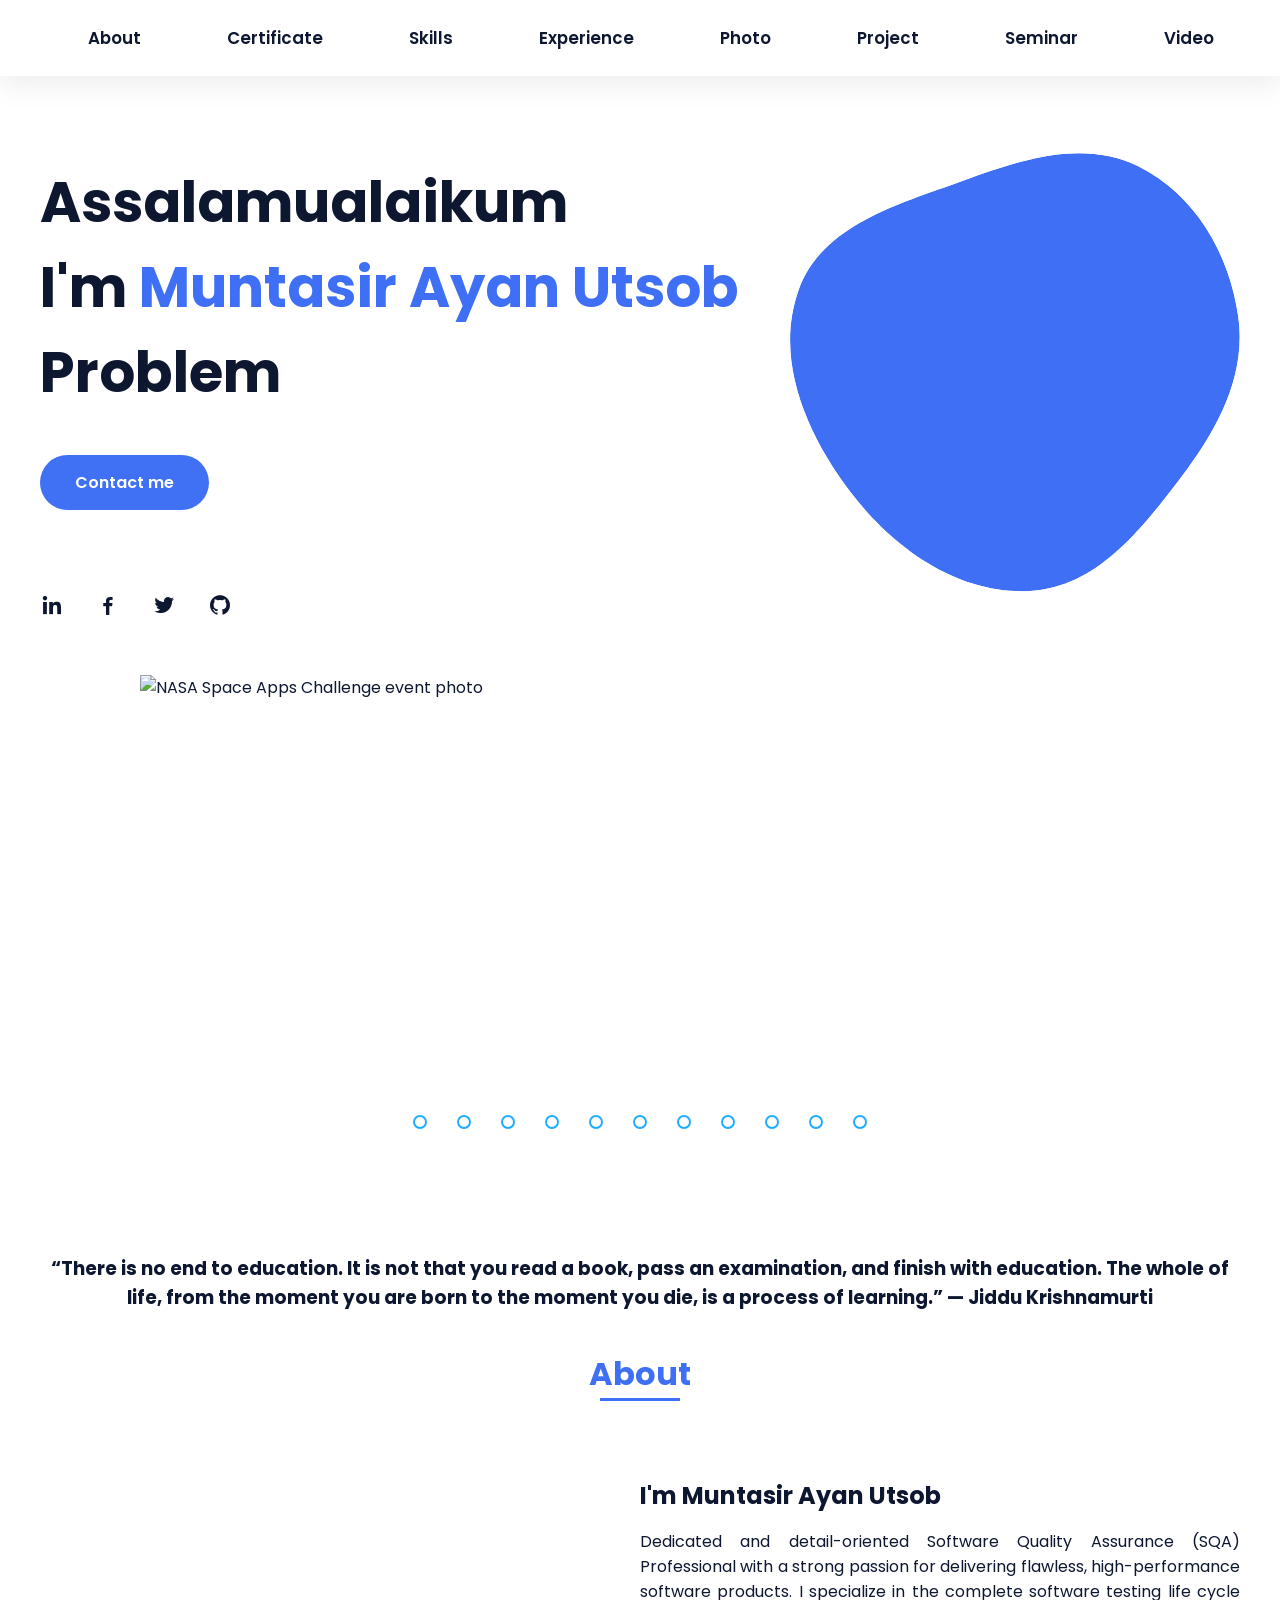
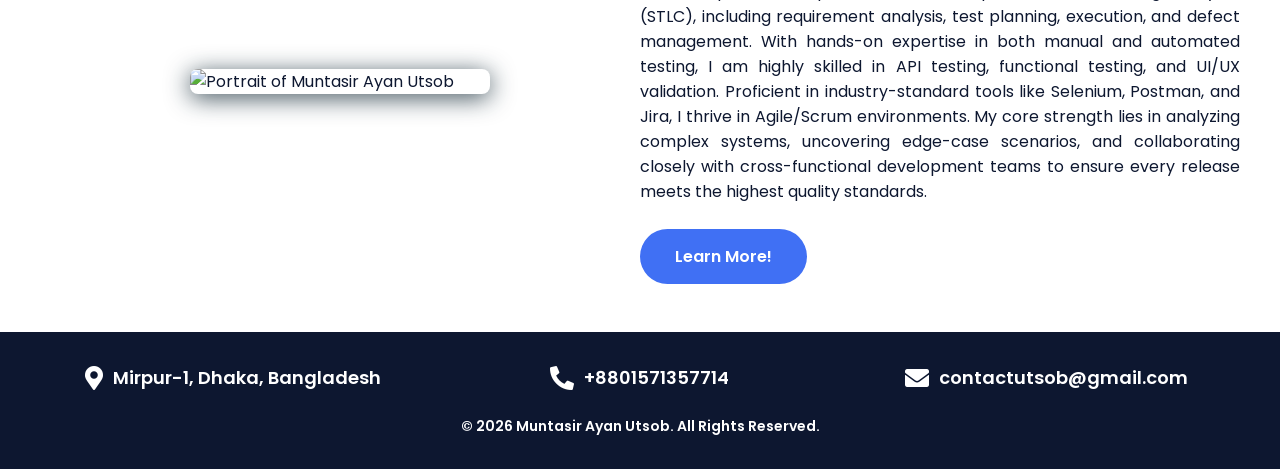
==== commit d3bc2d7a: "Update" ====
--- a/index.html
+++ b/index.html
@@ -234,6 +234,14 @@
           <input id="radio2" name="radio-btn" type="radio" />
           <input id="radio3" name="radio-btn" type="radio" />
           <input id="radio4" name="radio-btn" type="radio" />
+          <input id="radio5" name="radio-btn" type="radio" />
+          <input id="radio6" name="radio-btn" type="radio" />
+<input id="radio7" name="radio-btn" type="radio" />
+<input id="radio8" name="radio-btn" type="radio" />
+<input id="radio9" name="radio-btn" type="radio" />
+<input id="radio10" name="radio-btn" type="radio" />
+<input id="radio11" name="radio-btn" type="radio" />
+
           <!--Fim Radio Buttons-->
           <!--Slides em imagens-->
           <div class="slide first">
@@ -245,14 +253,14 @@
           </div>
           <div class="slide">
             <img
-              alt="BITPA event photo 1"
+              alt="YUNet 1"
               
               src="images/Photo Gallery/YUNet 1.webp"
             />
           </div>
           <div class="slide">
             <img
-              alt="BITPA event photo 2"
+              alt="bdapps 2"
               
               src="images/Photo Gallery/bdapps 1.webp"
             />
@@ -264,6 +272,27 @@
               src="images/Photo Gallery/BITPA 1.webp"
             />
           </div>
+          <div class="slide">
+         <img alt="BITPA 2" src="images/Photo Gallery/BITPA 5.webp" />
+         </div>
+         <div class="slide">
+  <img alt="BITPA 2" src="images/Photo Gallery/BITPA 2.webp" />
+</div>
+<div class="slide">
+  <img alt="YUNet 10" src="images/Photo Gallery/YUNet 10.webp" />
+</div>
+<div class="slide">
+  <img alt="bdapps Award Night 2025 7" src="images/Photo Gallery/bdapps Award Night 2025 7.webp" />
+</div>
+<div class="slide">
+  <img alt="BASIS_Soft_Expo_2023_2" src="images/Photo Gallery/BASIS_Soft_Expo_2023_2.webp" />
+</div>
+<div class="slide">
+  <img alt="NASA 4" src="images/Photo Gallery/NASA 4.webp" />
+</div>
+<div class="slide">
+  <img alt="Utsob_2" src="images/Photo Gallery/Utsob_2.webp" />
+</div>
           <!--Fim Slides em imagens-->
           <!--Bolinhas de navegação-->
           <div class="navegacao-auto">
@@ -271,14 +300,16 @@
             <div class="auto-btn2"></div>
             <div class="auto-btn3"></div>
             <div class="auto-btn4"></div>
-          </div>
-        </div>
-        <div class="manual-navegacao">
-          <label class="manual-btn" for="radio1"> </label>
-          <label class="manual-btn" for="radio2"> </label>
-          <label class="manual-btn" for="radio3"> </label>
-          <label class="manual-btn" for="radio4"> </label>
-        </div>
+            <div class="auto-btn5"></div>
+            <div class="auto-btn6"></div>
+            <div class="auto-btn7"></div>
+            <div class="auto-btn8"></div>
+            <div class="auto-btn9"></div>
+            <div class="auto-btn10"></div>
+            <div class="auto-btn11"></div>
+          </div>
+        </div>
+
       </div>
       <script src="script.js"></script>
       <!-------------------------------------------------------------------------------------------------------------------------------------------------------------------------------------------------->
--- a/style.css
+++ b/style.css
@@ -474,15 +474,16 @@
 
 .slider {
   margin: 0 auto;
-  width: 800px;
-  height: 400px;
+  width: 1000px;
+  height: 500px;
   overflow: hidden;
   margin-top: 10px;
+  position: relative;
 }
 
 .slides {
-  width: 400%;
-  height: 400px;
+  width: 1100%;
+  height: 500px;
   display: flex;
 }
 
@@ -491,21 +492,26 @@
 }
 
 .slide {
-  width: 25%;
+  width: 9.09%;
+  height: 500px;
   position: relative;
   transition: 3s;
 }
 
 .slide img {
-  width: 800px;
+  width: 1000px;
+  height: 500px;
+  object-fit: cover;
+  display: block;
 }
 
 .manual-navegacao {
   position: absolute;
-  width: 800px;
-  margin-top: -80px;
+  width: 1000px;
+  margin-top: -50px;
   display: flex;
   justify-content: center;
+  z-index: 10;
 }
 
 .manual-btn {
@@ -524,22 +530,40 @@
   background-color: #fff;
 }
 .first {
-  width: 800px;
+  width: 1000px;
 }
 #radio1:checked ~ .first {
   margin-left: 0%;
 }
-
 #radio2:checked ~ .first {
-  margin-left: -25%;
-}
-
+  margin-left: -9.09%;
+}
 #radio3:checked ~ .first {
-  margin-left: -50%;
-}
-
+  margin-left: -18.18%;
+}
 #radio4:checked ~ .first {
-  margin-left: -75%;
+  margin-left: -27.27%;
+}
+#radio5:checked ~ .first {
+  margin-left: -36.36%;
+}
+#radio6:checked ~ .first {
+  margin-left: -45.45%;
+}
+#radio7:checked ~ .first {
+  margin-left: -54.54%;
+}
+#radio8:checked ~ .first {
+  margin-left: -63.63%;
+}
+#radio9:checked ~ .first {
+  margin-left: -72.72%;
+}
+#radio10:checked ~ .first {
+  margin-left: -81.81%;
+}
+#radio11:checked ~ .first {
+  margin-left: -90.9%;
 }
 
 .navegacao-auto div {
@@ -552,10 +576,11 @@
 
 .navegacao-auto {
   position: absolute;
-  width: 800px;
-  margin-top: 320px;
+  width: 1000px;
+  margin-top: 440px;
   display: flex;
   justify-content: center;
+  z-index: 10;
 }
 
 .navegacao-auto div:not(:last-child) {
@@ -579,6 +604,24 @@
 }
 
 #radio5:checked ~ .navegacao-auto .auto-btn5 {
+  background-color: #fff;
+}
+#radio6:checked ~ .navegacao-auto .auto-btn6 {
+  background-color: #fff;
+}
+#radio7:checked ~ .navegacao-auto .auto-btn7 {
+  background-color: #fff;
+}
+#radio8:checked ~ .navegacao-auto .auto-btn8 {
+  background-color: #fff;
+}
+#radio9:checked ~ .navegacao-auto .auto-btn9 {
+  background-color: #fff;
+}
+#radio10:checked ~ .navegacao-auto .auto-btn10 {
+  background-color: #fff;
+}
+#radio11:checked ~ .navegacao-auto .auto-btn11 {
   background-color: #fff;
 }
 
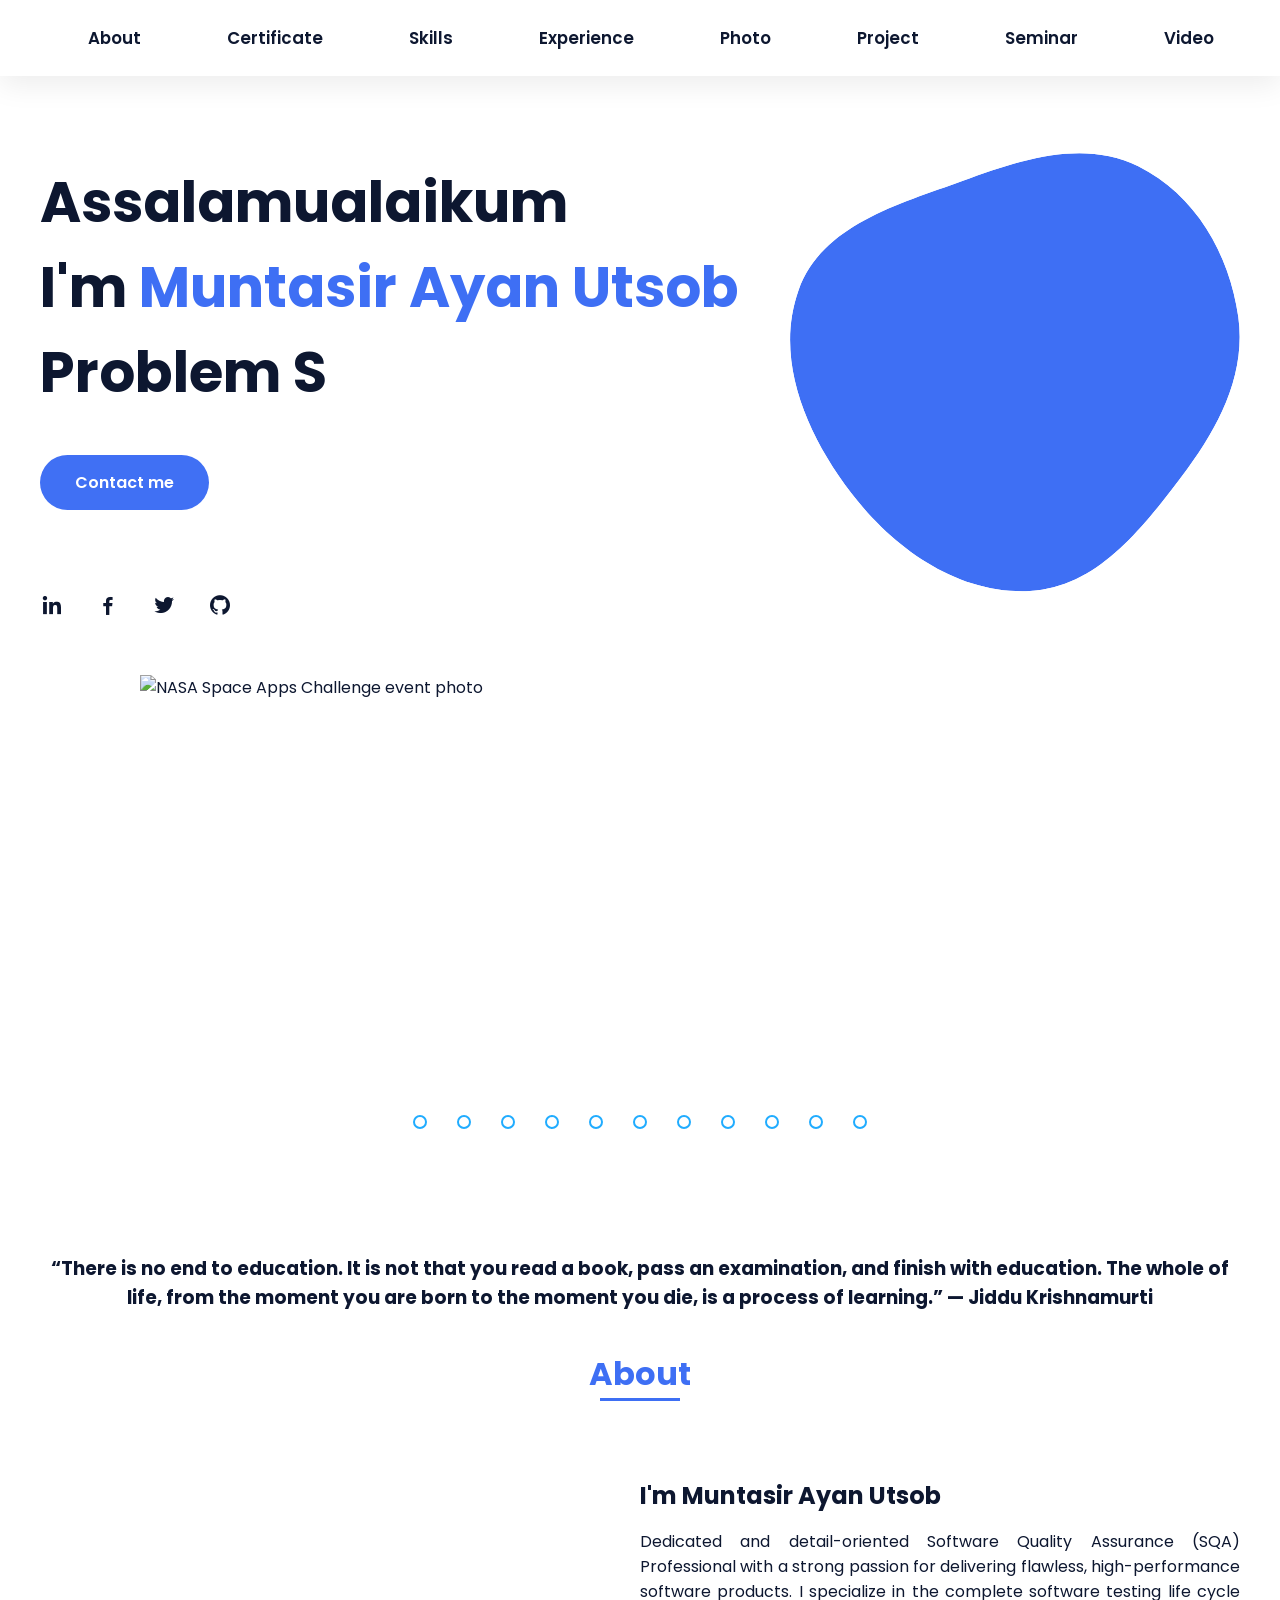
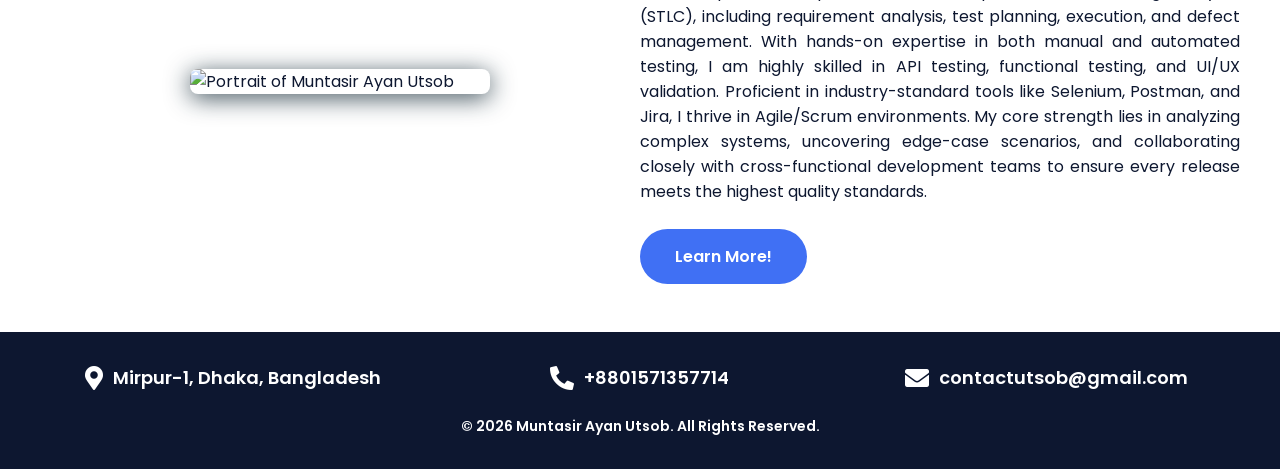
==== commit 859fa5fd: "Update" ====
--- a/index.html
+++ b/index.html
@@ -23,7 +23,7 @@
       rel="stylesheet"
     />
     <title>Home | Muntasir Ayan Utsob</title>
-    <link href="images/Other Photo/Utsob.png" rel="icon" type="image/png"/>
+    <link href="images/Other Photo/Utsob.png" rel="icon" type="image/png" />
     <meta
       content="Official portfolio of Muntasir Ayan Utsob - Software Developer, Programmer, AI Enthusiast and Technology Enthusiast."
       name="description"
@@ -83,7 +83,7 @@
               <a class="nav__link" href="project.html"> Project </a>
             </li>
             <li class="nav__item">
-             <a class="nav__link" href="seminar.html"> Seminar </a>
+              <a class="nav__link" href="seminar.html"> Seminar </a>
             </li>
             <li class="nav__item">
               <a class="nav__link" href="video.html"> Video </a>
@@ -103,16 +103,13 @@
             <br />
             I'm
             <span class="home__title-color"> Muntasir Ayan Utsob </span>
-            <!-------------------------------------------------------------------------------------------------------------------------------------------------------------------------------------------------->
             <br />
             <!-- Element to contain animated typing -->
             <span id="typing-animation"> </span>
             <script>
-              // Initialize the typing animation
               const typingAnimationElement =
                 document.getElementById("typing-animation");
 
-              // Create an array of typing text
               const typingTexts = [
                 "Problem Solver ",
                 "Programmer  ",
@@ -122,18 +119,15 @@
                 "Digital Marketer",
               ];
 
-              // Create a function to display the typing animation for a given text
               function playTypingAnimation(text) {
-                // Loop through each character and add it to the element
                 for (let i = 0; i < text.length; i++) {
                   setTimeout(() => {
                     if (typingAnimationElement.textContent === "|")
                       typingAnimationElement.textContent = "";
                     typingAnimationElement.textContent += text[i];
-                  }, i * 200); // Increase the delay to slow down the typing animation
+                  }, i * 200);
                 }
 
-                // Once the animation is complete, reset the text and start over
                 setTimeout(() => {
                   typingAnimationElement.textContent = "|";
                   playTypingAnimation(
@@ -144,11 +138,9 @@
                 }, text.length * 200);
               }
 
-              // Start the typing animation loop
               playTypingAnimation(typingTexts[0]);
             </script>
           </h1>
-          <!-------------------------------------------------------------------------------------------------------------------------------------------------------------------------------------------------->
           <a
             aria-label="Contact Muntasir Ayan Utsob on LinkedIn"
             class="button"
@@ -225,7 +217,7 @@
           </svg>
         </div>
       </section>
-      <!-------------------------------------------------------------------------------------------------------------------------------------------------------------------------------------------------->
+
       <!--Image carousel-->
       <div class="slider">
         <div class="slides">
@@ -236,64 +228,91 @@
           <input id="radio4" name="radio-btn" type="radio" />
           <input id="radio5" name="radio-btn" type="radio" />
           <input id="radio6" name="radio-btn" type="radio" />
-<input id="radio7" name="radio-btn" type="radio" />
-<input id="radio8" name="radio-btn" type="radio" />
-<input id="radio9" name="radio-btn" type="radio" />
-<input id="radio10" name="radio-btn" type="radio" />
-<input id="radio11" name="radio-btn" type="radio" />
-
-          <!--Fim Radio Buttons-->
+          <input id="radio7" name="radio-btn" type="radio" />
+          <input id="radio8" name="radio-btn" type="radio" />
+          <input id="radio9" name="radio-btn" type="radio" />
+          <input id="radio10" name="radio-btn" type="radio" />
+          <input id="radio11" name="radio-btn" type="radio" />
+
           <!--Slides em imagens-->
           <div class="slide first">
             <img
               alt="NASA Space Apps Challenge event photo"
-              
               src="images/Photo Gallery/NASA 1.webp"
+              loading="lazy"
             />
           </div>
           <div class="slide">
             <img
               alt="YUNet 1"
-              
               src="images/Photo Gallery/YUNet 1.webp"
+              loading="lazy"
             />
           </div>
           <div class="slide">
             <img
               alt="bdapps 2"
-              
               src="images/Photo Gallery/bdapps 1.webp"
+              loading="lazy"
             />
           </div>
           <div class="slide">
             <img
               alt="BITPA event photo 4"
-              
               src="images/Photo Gallery/BITPA 1.webp"
-            />
-          </div>
-          <div class="slide">
-         <img alt="BITPA 2" src="images/Photo Gallery/BITPA 5.webp" />
-         </div>
-         <div class="slide">
-  <img alt="BITPA 2" src="images/Photo Gallery/BITPA 2.webp" />
-</div>
-<div class="slide">
-  <img alt="YUNet 10" src="images/Photo Gallery/YUNet 10.webp" />
-</div>
-<div class="slide">
-  <img alt="bdapps Award Night 2025 7" src="images/Photo Gallery/bdapps Award Night 2025 7.webp" />
-</div>
-<div class="slide">
-  <img alt="BASIS_Soft_Expo_2023_2" src="images/Photo Gallery/BASIS_Soft_Expo_2023_2.webp" />
-</div>
-<div class="slide">
-  <img alt="NASA 4" src="images/Photo Gallery/NASA 4.webp" />
-</div>
-<div class="slide">
-  <img alt="Utsob_2" src="images/Photo Gallery/Utsob_2.webp" />
-</div>
-          <!--Fim Slides em imagens-->
+              loading="lazy"
+            />
+          </div>
+          <div class="slide">
+            <img
+              alt="BITPA 2"
+              src="images/Photo Gallery/BITPA 5.webp"
+              loading="lazy"
+            />
+          </div>
+          <div class="slide">
+            <img
+              alt="BITPA 2"
+              src="images/Photo Gallery/BITPA 2.webp"
+              loading="lazy"
+            />
+          </div>
+          <div class="slide">
+            <img
+              alt="YUNet 10"
+              src="images/Photo Gallery/YUNet 10.webp"
+              loading="lazy"
+            />
+          </div>
+          <div class="slide">
+            <img
+              alt="bdapps Award Night 2025 7"
+              src="images/Photo Gallery/bdapps Award Night 2025 7.webp"
+              loading="lazy"
+            />
+          </div>
+          <div class="slide">
+            <img
+              alt="BASIS_Soft_Expo_2023_2"
+              src="images/Photo Gallery/BASIS_Soft_Expo_2023_2.webp"
+              loading="lazy"
+            />
+          </div>
+          <div class="slide">
+            <img
+              alt="NASA 4"
+              src="images/Photo Gallery/NASA 4.webp"
+              loading="lazy"
+            />
+          </div>
+          <div class="slide">
+            <img
+              alt="Utsob_2"
+              src="images/Photo Gallery/Utsob_2.webp"
+              loading="lazy"
+            />
+          </div>
+
           <!--Bolinhas de navegação-->
           <div class="navegacao-auto">
             <div class="auto-btn1"></div>
@@ -309,10 +328,9 @@
             <div class="auto-btn11"></div>
           </div>
         </div>
-
       </div>
       <script src="script.js"></script>
-      <!-------------------------------------------------------------------------------------------------------------------------------------------------------------------------------------------------->
+
       <!--===== Quote =====-->
       <section class="home bd-grid quote" id="quote">
         <div class="home__data">
@@ -326,22 +344,33 @@
           </h3>
         </div>
       </section>
-      <!-------------------------------------------------------------------------------------------------------------------------------------------------------------------------------------------------->
-      
+
       <section class="about section" id="about">
         <h2 class="section-title">About</h2>
         <div class="about__container bd-grid">
           <div class="about__img">
             <img
               alt="Portrait of Muntasir Ayan Utsob"
-              
               src="images/Other Photo/Utsob.png"
+              loading="lazy"
             />
           </div>
           <div class="about_text_container">
             <h2 class="about__subtitle">I'm Muntasir Ayan Utsob</h2>
             <p class="about__text">
-Dedicated and detail-oriented Software Quality Assurance (SQA) Professional with a strong passion for delivering flawless, high-performance software products. I specialize in the complete software testing life cycle (STLC), including requirement analysis, test planning, execution, and defect management. With hands-on expertise in both manual and automated testing, I am highly skilled in API testing, functional testing, and UI/UX validation. Proficient in industry-standard tools like Selenium, Postman, and Jira, I thrive in Agile/Scrum environments. My core strength lies in analyzing complex systems, uncovering edge-case scenarios, and collaborating closely with cross-functional development teams to ensure every release meets the highest quality standards.
+              Dedicated and detail-oriented Software Quality Assurance (SQA)
+              Professional with a strong passion for delivering flawless,
+              high-performance software products. I specialize in the complete
+              software testing life cycle (STLC), including requirement
+              analysis, test planning, execution, and defect management. With
+              hands-on expertise in both manual and automated testing, I am
+              highly skilled in API testing, functional testing, and UI/UX
+              validation. Proficient in industry-standard tools like Selenium,
+              Postman, and Jira, I thrive in Agile/Scrum environments. My core
+              strength lies in analyzing complex systems, uncovering edge-case
+              scenarios, and collaborating closely with cross-functional
+              development teams to ensure every release meets the highest
+              quality standards.
             </p>
             <br />
             <p align="left">
@@ -349,6 +378,7 @@
                 class="button"
                 href="https://www.linkedin.com/in/utsob/"
                 target="_blank"
+                rel="noopener noreferrer"
               >
                 Learn More!
               </a>
@@ -356,10 +386,9 @@
           </div>
         </div>
       </section>
-<!-------------------------------------------------------------------------------------------------------------------------------------------------------------------------------------------------->
+
       <!--===== FOOTER =====-->
       <footer class="footer">
-
         <div class="contact__container bd-grid">
           <div class="contact-info">
             <i class="fas fa-map-marker-alt contact-icon"></i>
@@ -388,16 +417,13 @@
             </span>
           </div>
         </div>
-      </section>
-<br>
+        <br />
         <p class="footer__copy">
           © 2026 Muntasir Ayan Utsob. All Rights Reserved.
         </p>
       </footer>
-      <!-------------------------------------------------------------------------------------------------------------------------------------------------------------------------------------------------->
     </main>
     <script src="https://unpkg.com/scrollreveal"></script>
-<script src="script.js"></script>
+    <script src="script.js"></script>
   </body>
 </html>
-<!-------------------------------------------------------------------------------------------------------------------------------------------------------------------------------------------------->
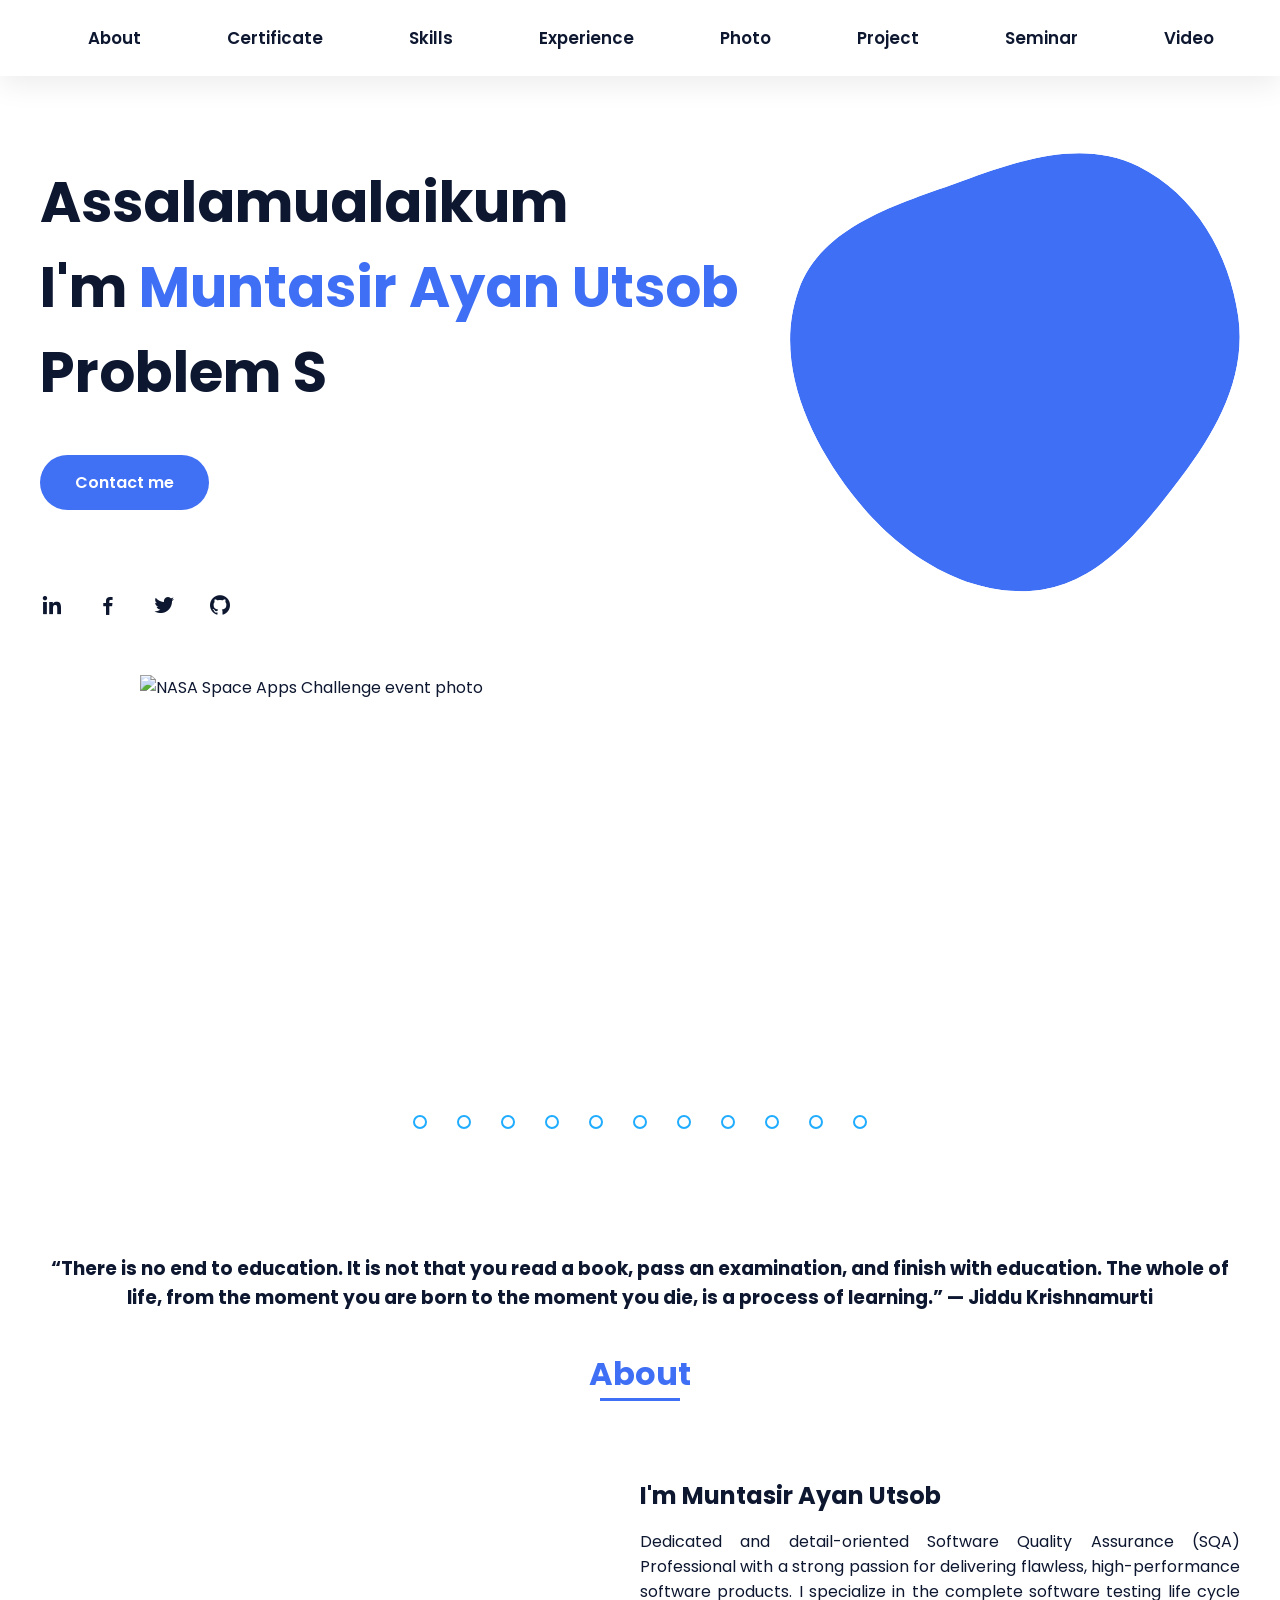
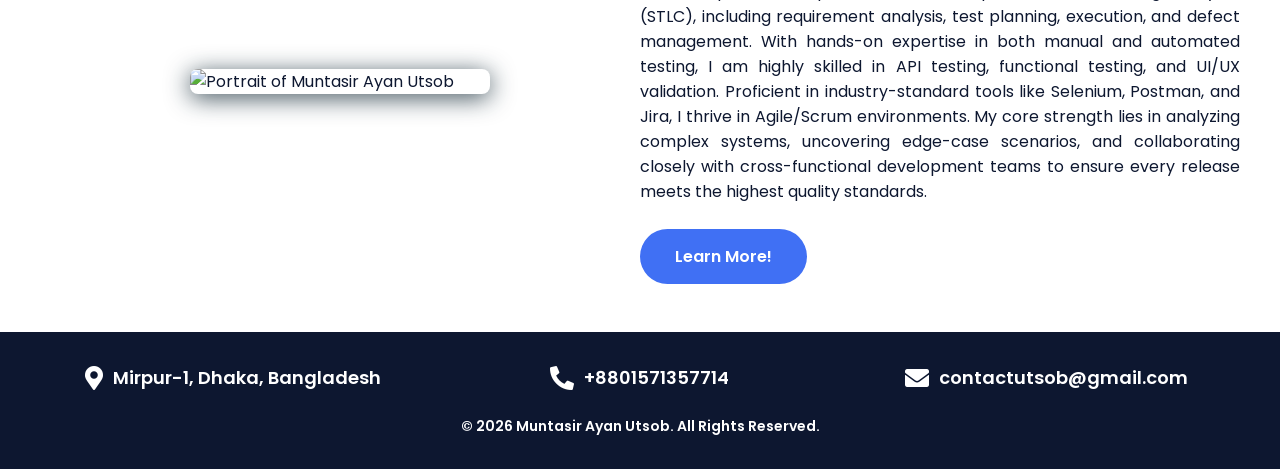
==== commit 1b42dd13: "update" ====
--- a/index.html
+++ b/index.html
@@ -39,6 +39,10 @@
     <meta
       content="Software Developer | Programmer | AI Enthusiast"
       property="og:description"
+    />
+    <meta
+      name="google-site-verification"
+      content="WWlyndjJPMJOX3JnUAQLT2xHRWhatRuQsZg7dTzJdFM"
     />
     <meta content="website" property="og:type" />
     <meta content="images/Other Photo/Utsob.png" property="og:image" />
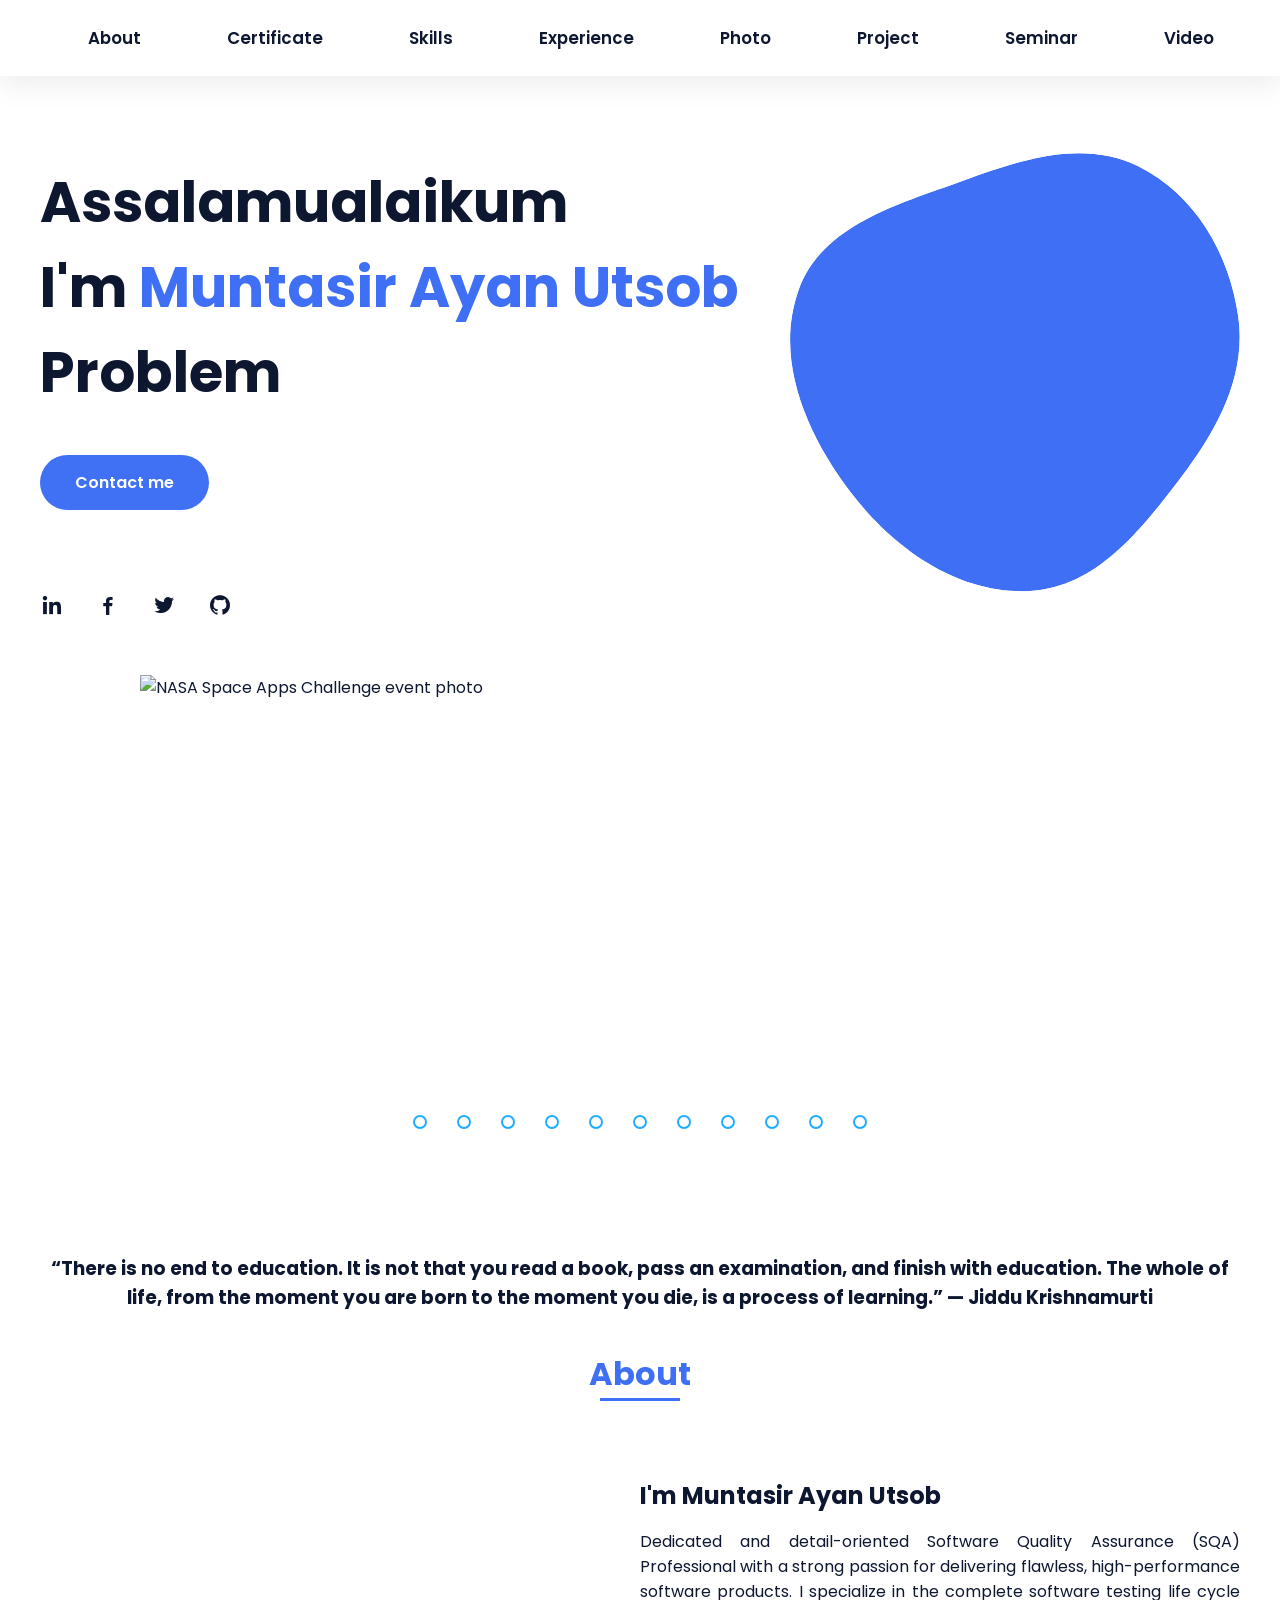
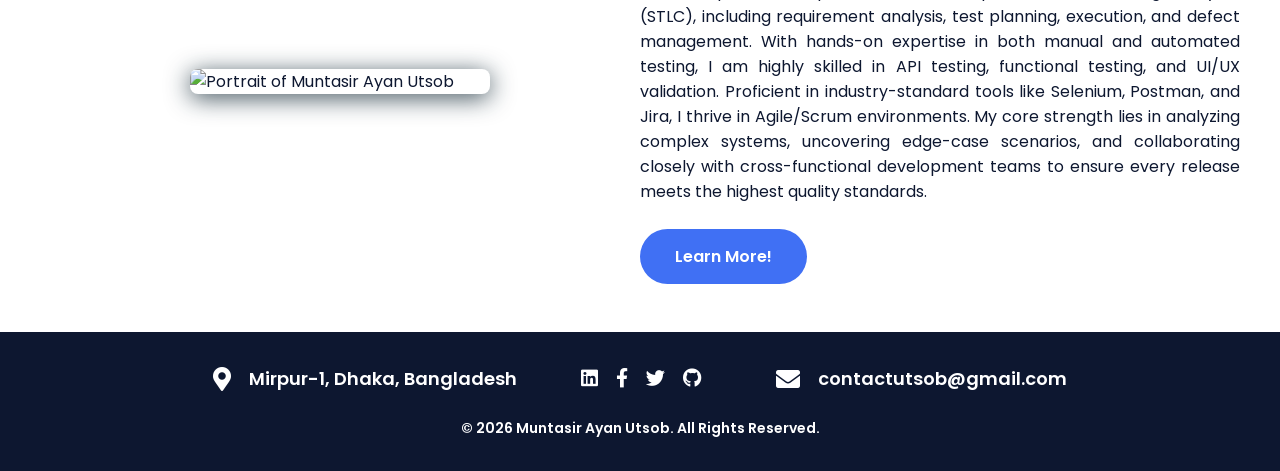
==== commit 4385cca4: "update" ====
--- a/index.html
+++ b/index.html
@@ -399,17 +399,39 @@
             <span class="contact-text"> Mirpur-1, Dhaka, Bangladesh </span>
           </div>
 
-          <div class="contact-info">
-            <i class="fas fa-phone-alt contact-icon"></i>
-            <span class="contact-text">
-              <a
-                href="https://me-qr.com/7ubxnX7U"
-                target="_blank"
-                rel="noopener noreferrer"
-              >
-                +8801571357714
-              </a>
-            </span>
+<div class="contact-info footer__socials">
+            <a
+              href="https://www.linkedin.com/in/utsob/"
+              target="_blank"
+              rel="noopener noreferrer"
+              aria-label="LinkedIn"
+            >
+              <i class="fab fa-linkedin contact-icon"></i>
+            </a>
+            <a
+              href="https://www.facebook.com/muntasir.utsob"
+              target="_blank"
+              rel="noopener noreferrer"
+              aria-label="Facebook"
+            >
+              <i class="fab fa-facebook-f contact-icon"></i>
+            </a>
+            <a
+              href="https://x.com/muntasir_utsob"
+              target="_blank"
+              rel="noopener noreferrer"
+              aria-label="Twitter"
+            >
+              <i class="fab fa-twitter contact-icon"></i>
+            </a>
+            <a
+              href="https://github.com/muntasir-utsob"
+              target="_blank"
+              rel="noopener noreferrer"
+              aria-label="GitHub"
+            >
+              <i class="fab fa-github contact-icon"></i>
+            </a>
           </div>
 
           <div class="contact-info">
--- a/style.css
+++ b/style.css
@@ -1668,3 +1668,41 @@
     0 20px 45px rgba(0, 0, 0, 0.22),
     0 0 25px rgba(64, 112, 244, 0.18);
 }
+
+.footer .contact__container {
+  display: flex;
+  justify-content: center;
+  align-items: center;
+  gap: 4rem;
+  flex-wrap: wrap;
+}
+
+.footer .contact-info {
+  display: flex;
+  align-items: center;
+  gap: 0.5rem;
+  color: #ffffff;
+}
+
+.footer .contact-icon,
+.footer .contact-text,
+.footer .contact-text a {
+  color: #ffffff !important;
+}
+
+.footer__socials {
+  display: flex;
+  gap: 0.8rem;
+  align-items: center;
+}
+
+.footer__socials a,
+.footer__socials i {
+  color: #ffffff !important;
+  font-size: 1.2rem;
+  transition: opacity 0.3s ease;
+}
+
+.footer__socials a:hover {
+  opacity: 0.8;
+}
